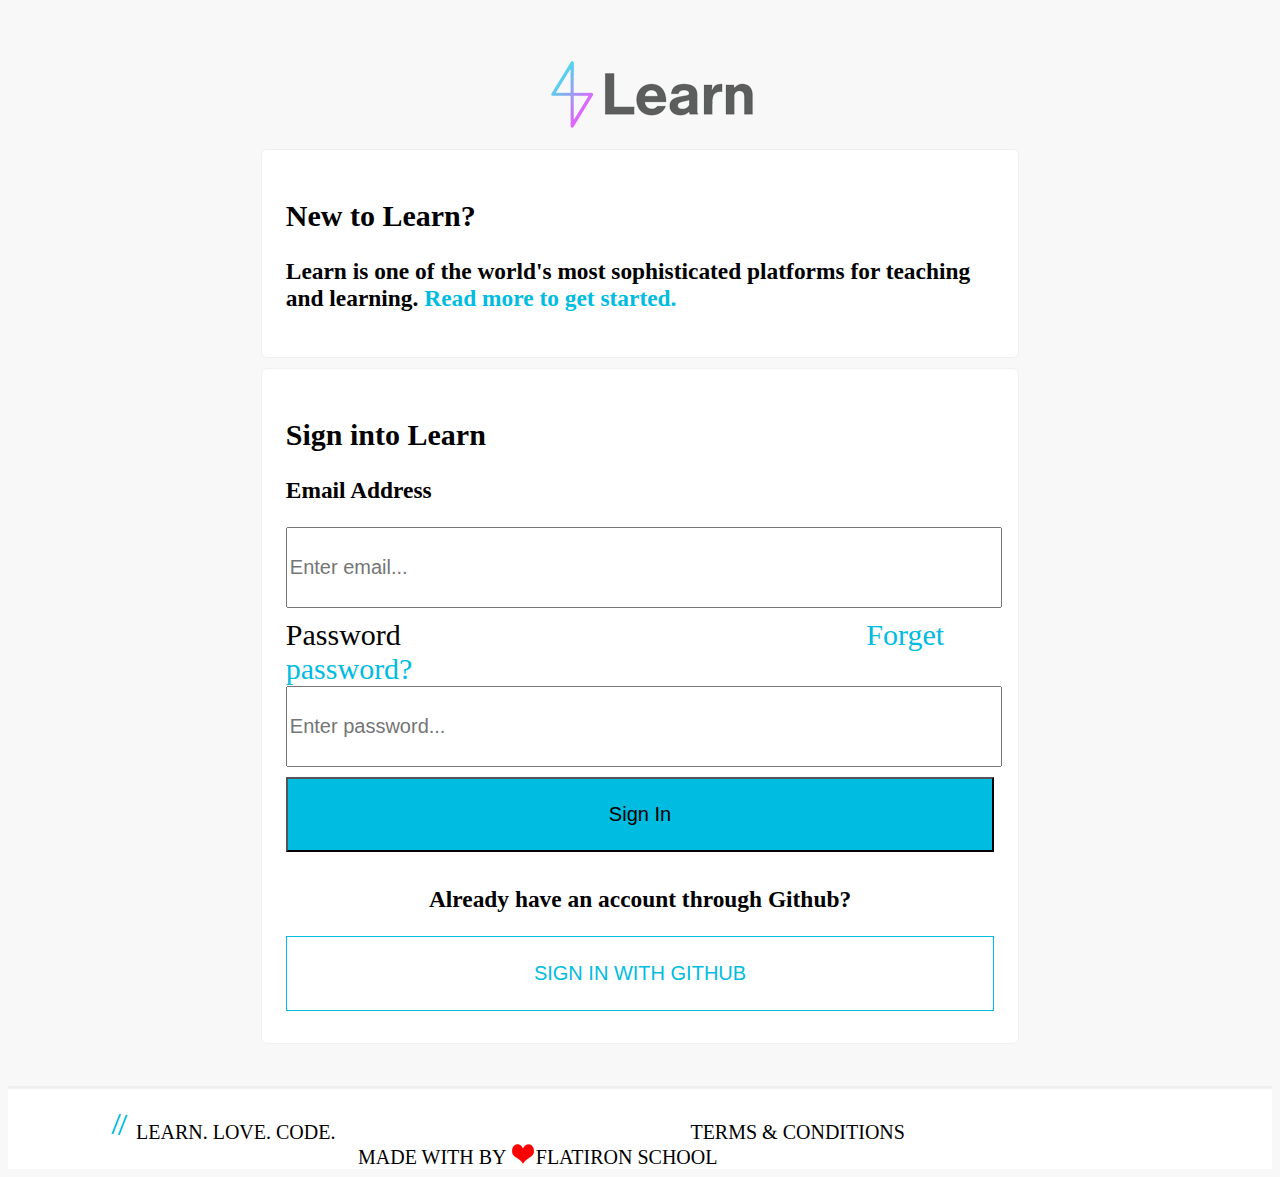
==== learn.co sign in/index.html @ ed4a1b88 "Add files via upload" ====
<!DOCTYPE html>
<html lang="en">
<head>
  <meta charset="UTF-8">
  <meta name="viewport" content="width=device-width, initial-scale=1.0">
  <meta http-equiv="X-UA-Compatible" content="ie=edge">
  <link rel="stylesheet" href="css/style.css">
  <title>Learn - Sign In</title>
</head>
<body>
  <section class="level">
      <div class="learnimage">
        <img src="images/learn.png" alt="learn.co" />
      </div>
      <div class="learn_box">
        <h2>New to Learn?</h2>
        <h3>Learn is one of the world's most sophisticated platforms for teaching and learning.
        <span id="span-id"><a href="https://flatironschool.com/campuses/online/?__hstc=112149531.13051f40fa1ce053c2aa0832cc120129.1475873683633.1479993462838.1479994017366.242&__hssc=112149531.1.1479994017366&__hsfp=2433116763">Read more to get started.</a></span>
        </h3>
      </div>

      <div class="learn_box2">
       <h2>Sign into Learn</h2>
       <form class="" action="index.html" method="post">
         <h3>Email Address</h3>
         <input type="text" name="text1" placeholder="Enter email...">

        <div >
          <span style="font-size:30px;">Password</span>
        <span style="margin-left:65%; font-size:30px;">
           <a href="https://learn.co/users/password/reset" target="_self">Forget password?</a>
        </span>
        <input type="password" name="password1" placeholder="Enter password...">
        </div>

          <input type="submit" name="commit1" value="Sign In" class="submit_class">
      <h3 style="text-align: center;">Already have an account through Github?</h3>
      <input type="submit" name="commit2" value="SIGN IN WITH GITHUB" class="submit_class2">


       </form>


      </div>

  </section>

<footer class="footer_class">
<span style="margin-left:100px; font-size:20px;"><img src="images/slash.png" alt="slash" /> LEARN. LOVE. CODE.	</span>  <span style="margin-left:350px; font-size:20px;">TERMS & CONDITIONS</span> <span style="margin-left:350px; font-size:20px;" id="sp">	MADE WITH  BY <img src="images/heart.png" alt="heart" /><a href="https://flatironschool.com/?__hstc=112149531.13051f40fa1ce053c2aa0832cc120129.1475873683633.1480008129492.1480009141282.247&__hssc=112149531.4.1480009141282&__hsfp=2433116763" target="_blank">FLATIRON SCHOOL</a></span>
</footer>

</body>
</html>
---- learn.co sign in/css/style.css ----
body{
  background-color: #f8f8f8;
}
.level {
  padding-bottom:32px;
  padding-left: 20%;
  padding-right: 20%;
  padding-top:32px;
/*background-color: #7d8182;*/
max-width: 100%;
}
.footer_class{
  height: 60px;
  background-color: #fff;
  border-top: 3px solid #efefef;
  width: 100;
  /*position: fixed;*/
  padding-top: 20px ;
}
.learn_box {
margin-left: auto;
margin-right: auto;
background-color: #fff;
padding-top: 24px;
padding-right: 24px;
padding-bottom: 22px;
padding-left: 24px;
border: 1px solid #efefef;
border-radius: 6px;
font-size: 20px;
}
.level2{
  padding-top: 32px;
}
.learnimage{
  margin-left: 35%;
  margin-right: auto;
}

#forget_id {
  margin-right: 10px;
}
.learn_box2 {
margin-left: auto;
margin-right: auto;
background-color: #fff;
padding-top: 24px;
padding-right: 24px;
padding-bottom: 22px;
padding-left: 24px;
border: 1px solid #efefef;
border-radius: 6px;
font-size: 20px;
margin-top: 10px;
margin-bottom: 10px;

}
input {
  width: 100%;
  height: 75px;
margin-bottom: 10px;
font-size: 20px;


}
a {
  text-decoration: none;
    color: #00bce1;
}
.submit_class{
  background-color: #00bce1;
}
.submit_class2{
color: #00bce1;
border: 1px solid #00bce1;
background-color: #fff;
}
#sp > a {
  color: #000;
}
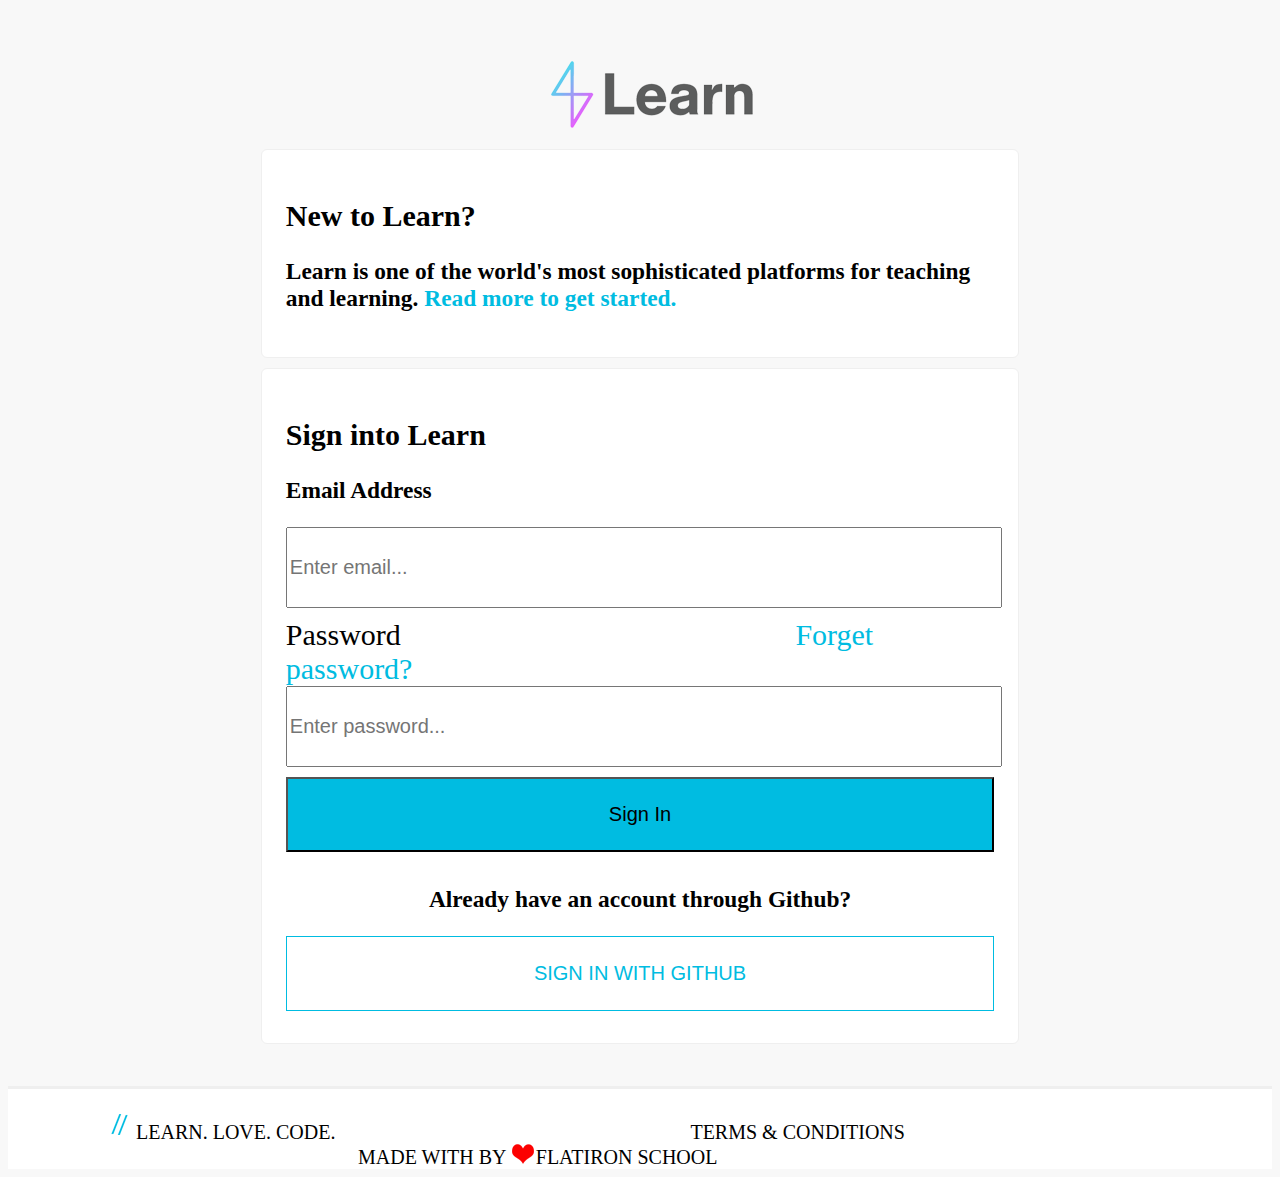
==== commit 8dec1dc0: "Update index.html" ====
--- a/learn.co sign in/index.html
+++ b/learn.co sign in/index.html
@@ -27,7 +27,7 @@
 
         <div >
           <span style="font-size:30px;">Password</span>
-        <span style="margin-left:65%; font-size:30px;">
+        <span style="margin-left:55%; font-size:30px;">
            <a href="https://learn.co/users/password/reset" target="_self">Forget password?</a>
         </span>
         <input type="password" name="password1" placeholder="Enter password...">
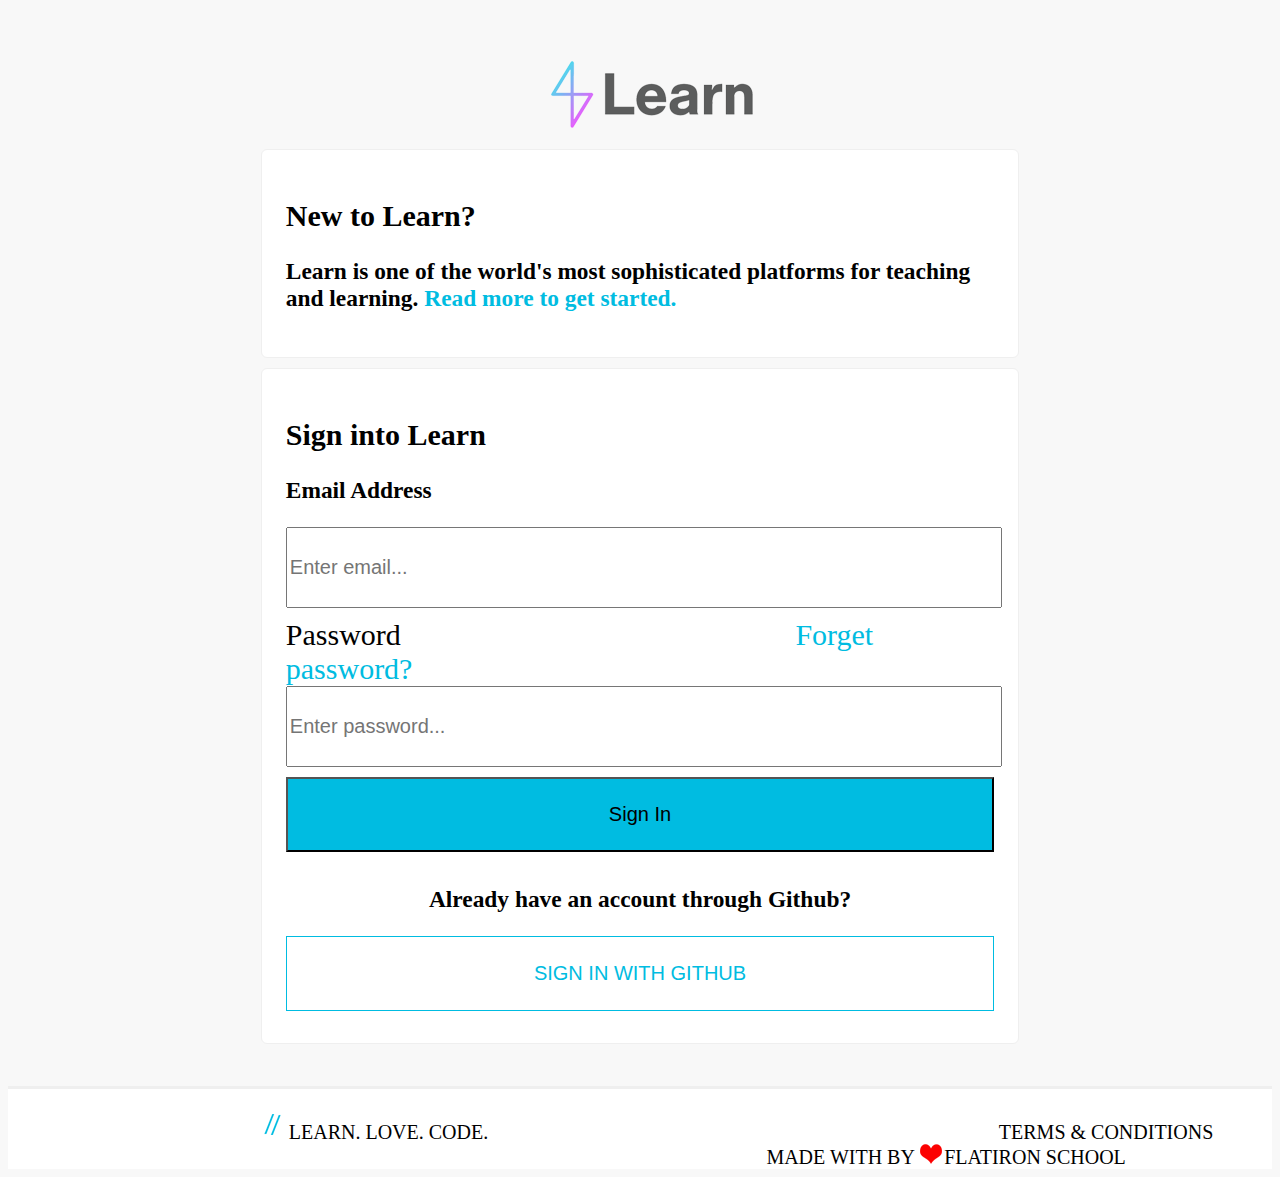
==== commit 3f701406: "Update index.html" ====
--- a/learn.co sign in/index.html
+++ b/learn.co sign in/index.html
@@ -46,7 +46,7 @@
   </section>
 
 <footer class="footer_class">
-<span style="margin-left:100px; font-size:20px;"><img src="images/slash.png" alt="slash" /> LEARN. LOVE. CODE.	</span>  <span style="margin-left:350px; font-size:20px;">TERMS & CONDITIONS</span> <span style="margin-left:350px; font-size:20px;" id="sp">	MADE WITH  BY <img src="images/heart.png" alt="heart" /><a href="https://flatironschool.com/?__hstc=112149531.13051f40fa1ce053c2aa0832cc120129.1475873683633.1480008129492.1480009141282.247&__hssc=112149531.4.1480009141282&__hsfp=2433116763" target="_blank">FLATIRON SCHOOL</a></span>
+<span style="margin-left:20%; font-size:20px;"><img src="images/slash.png" alt="slash" /> LEARN. LOVE. CODE.	</span>  <span style="margin-left:40%; font-size:20px;">TERMS & CONDITIONS</span> <span style="margin-left:60%; font-size:20px;" id="sp">	MADE WITH  BY <img src="images/heart.png" alt="heart" /><a href="https://flatironschool.com/?__hstc=112149531.13051f40fa1ce053c2aa0832cc120129.1475873683633.1480008129492.1480009141282.247&__hssc=112149531.4.1480009141282&__hsfp=2433116763" target="_blank">FLATIRON SCHOOL</a></span>
 </footer>
 
 </body>
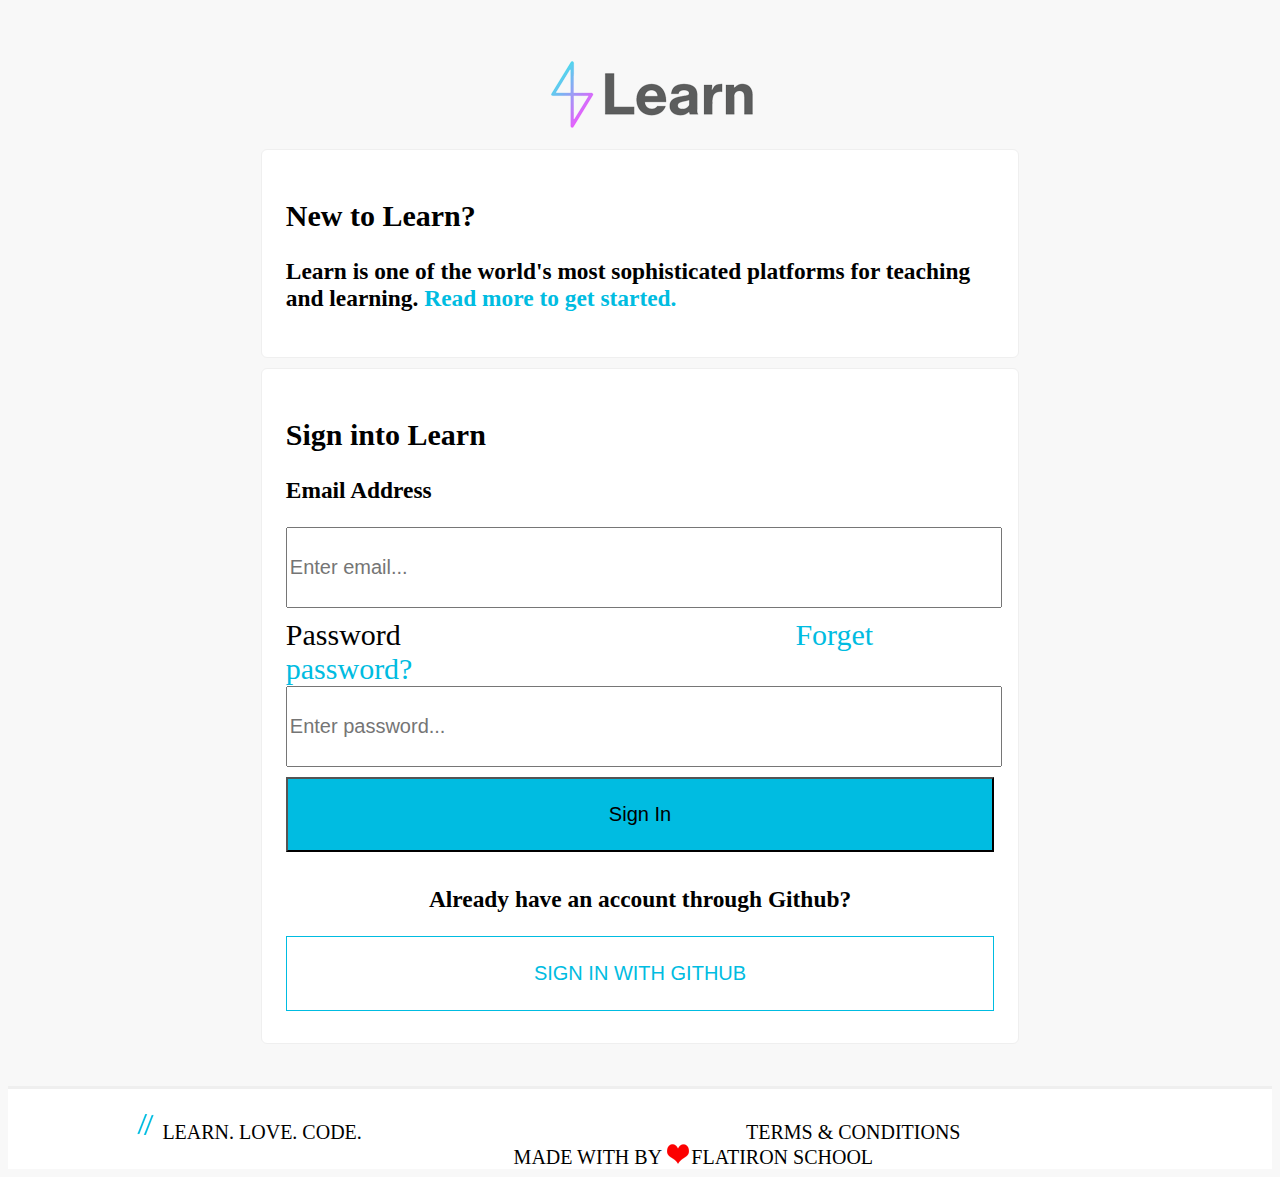
==== commit 0d2600c6: "Update index.html" ====
--- a/learn.co sign in/index.html
+++ b/learn.co sign in/index.html
@@ -46,7 +46,7 @@
   </section>
 
 <footer class="footer_class">
-<span style="margin-left:20%; font-size:20px;"><img src="images/slash.png" alt="slash" /> LEARN. LOVE. CODE.	</span>  <span style="margin-left:40%; font-size:20px;">TERMS & CONDITIONS</span> <span style="margin-left:60%; font-size:20px;" id="sp">	MADE WITH  BY <img src="images/heart.png" alt="heart" /><a href="https://flatironschool.com/?__hstc=112149531.13051f40fa1ce053c2aa0832cc120129.1475873683633.1480008129492.1480009141282.247&__hssc=112149531.4.1480009141282&__hsfp=2433116763" target="_blank">FLATIRON SCHOOL</a></span>
+<span style="margin-left:10%; font-size:20px;"><img src="images/slash.png" alt="slash" /> LEARN. LOVE. CODE.	</span>  <span style="margin-left:30%; font-size:20px;">TERMS & CONDITIONS</span> <span style="margin-left:40%; font-size:20px;" id="sp">	MADE WITH  BY <img src="images/heart.png" alt="heart" /><a href="https://flatironschool.com/?__hstc=112149531.13051f40fa1ce053c2aa0832cc120129.1475873683633.1480008129492.1480009141282.247&__hssc=112149531.4.1480009141282&__hsfp=2433116763" target="_blank">FLATIRON SCHOOL</a></span>
 </footer>
 
 </body>
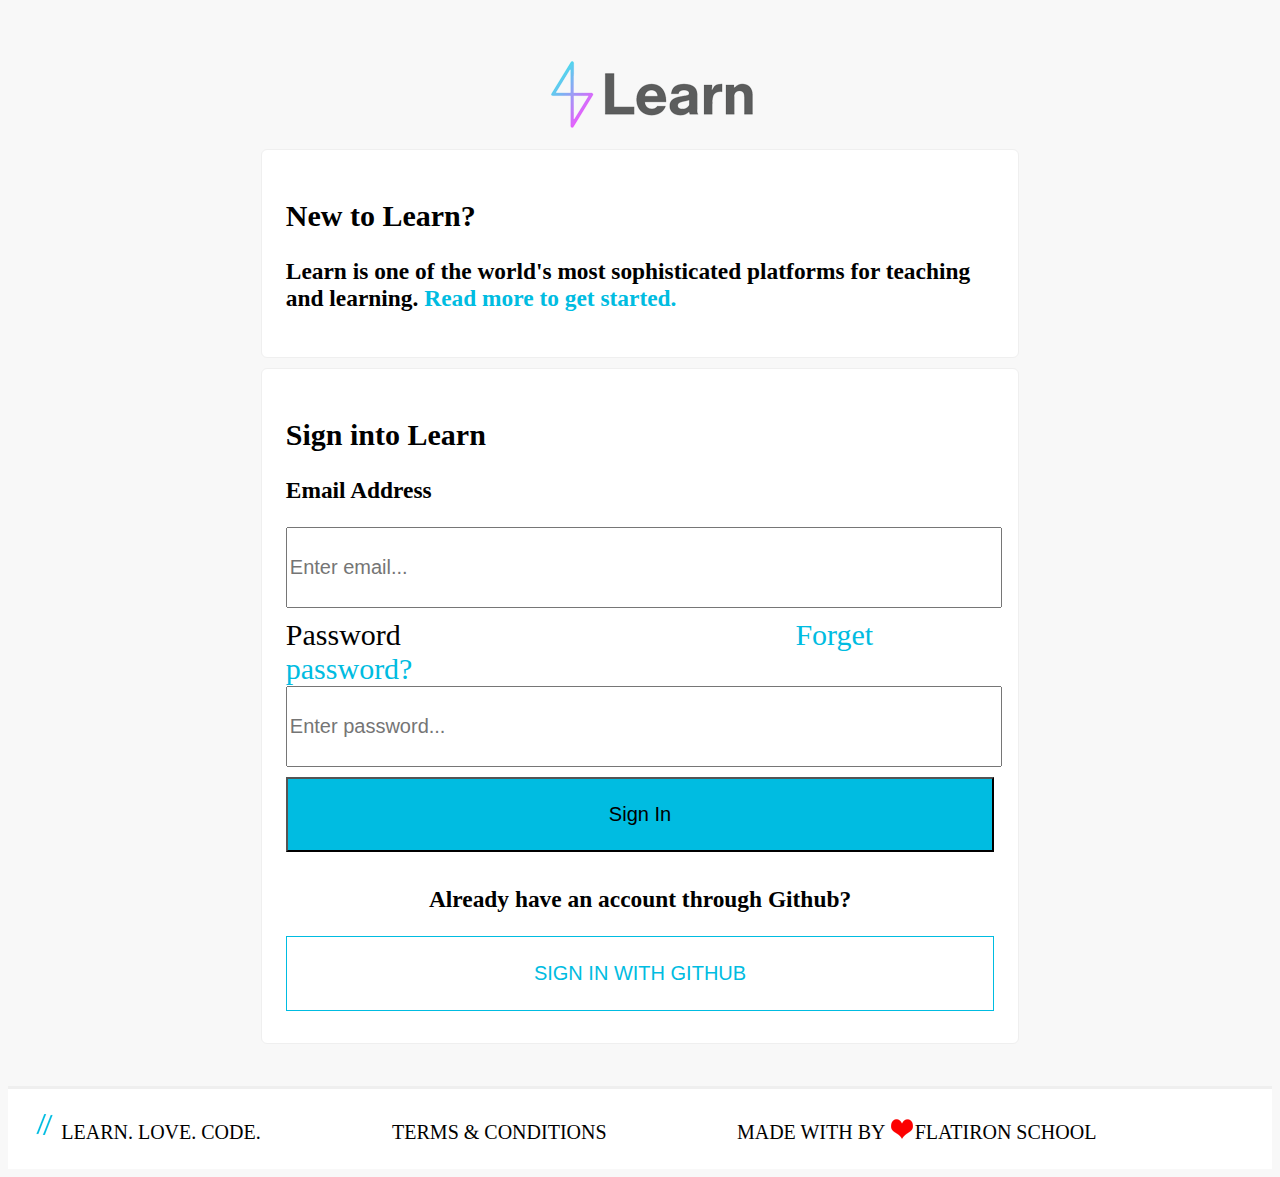
==== commit 7424f6bc: "Update index.html" ====
--- a/learn.co sign in/index.html
+++ b/learn.co sign in/index.html
@@ -46,7 +46,7 @@
   </section>
 
 <footer class="footer_class">
-<span style="margin-left:10%; font-size:20px;"><img src="images/slash.png" alt="slash" /> LEARN. LOVE. CODE.	</span>  <span style="margin-left:30%; font-size:20px;">TERMS & CONDITIONS</span> <span style="margin-left:40%; font-size:20px;" id="sp">	MADE WITH  BY <img src="images/heart.png" alt="heart" /><a href="https://flatironschool.com/?__hstc=112149531.13051f40fa1ce053c2aa0832cc120129.1475873683633.1480008129492.1480009141282.247&__hssc=112149531.4.1480009141282&__hsfp=2433116763" target="_blank">FLATIRON SCHOOL</a></span>
+<span style="margin-left:2%; font-size:20px;"><img src="images/slash.png" alt="slash" /> LEARN. LOVE. CODE.	</span>  <span style="margin-left:10%; font-size:20px;">TERMS & CONDITIONS</span> <span style="margin-left:10%; font-size:20px;" id="sp">	MADE WITH  BY <img src="images/heart.png" alt="heart" /><a href="https://flatironschool.com/?__hstc=112149531.13051f40fa1ce053c2aa0832cc120129.1475873683633.1480008129492.1480009141282.247&__hssc=112149531.4.1480009141282&__hsfp=2433116763" target="_blank">FLATIRON SCHOOL</a></span>
 </footer>
 
 </body>
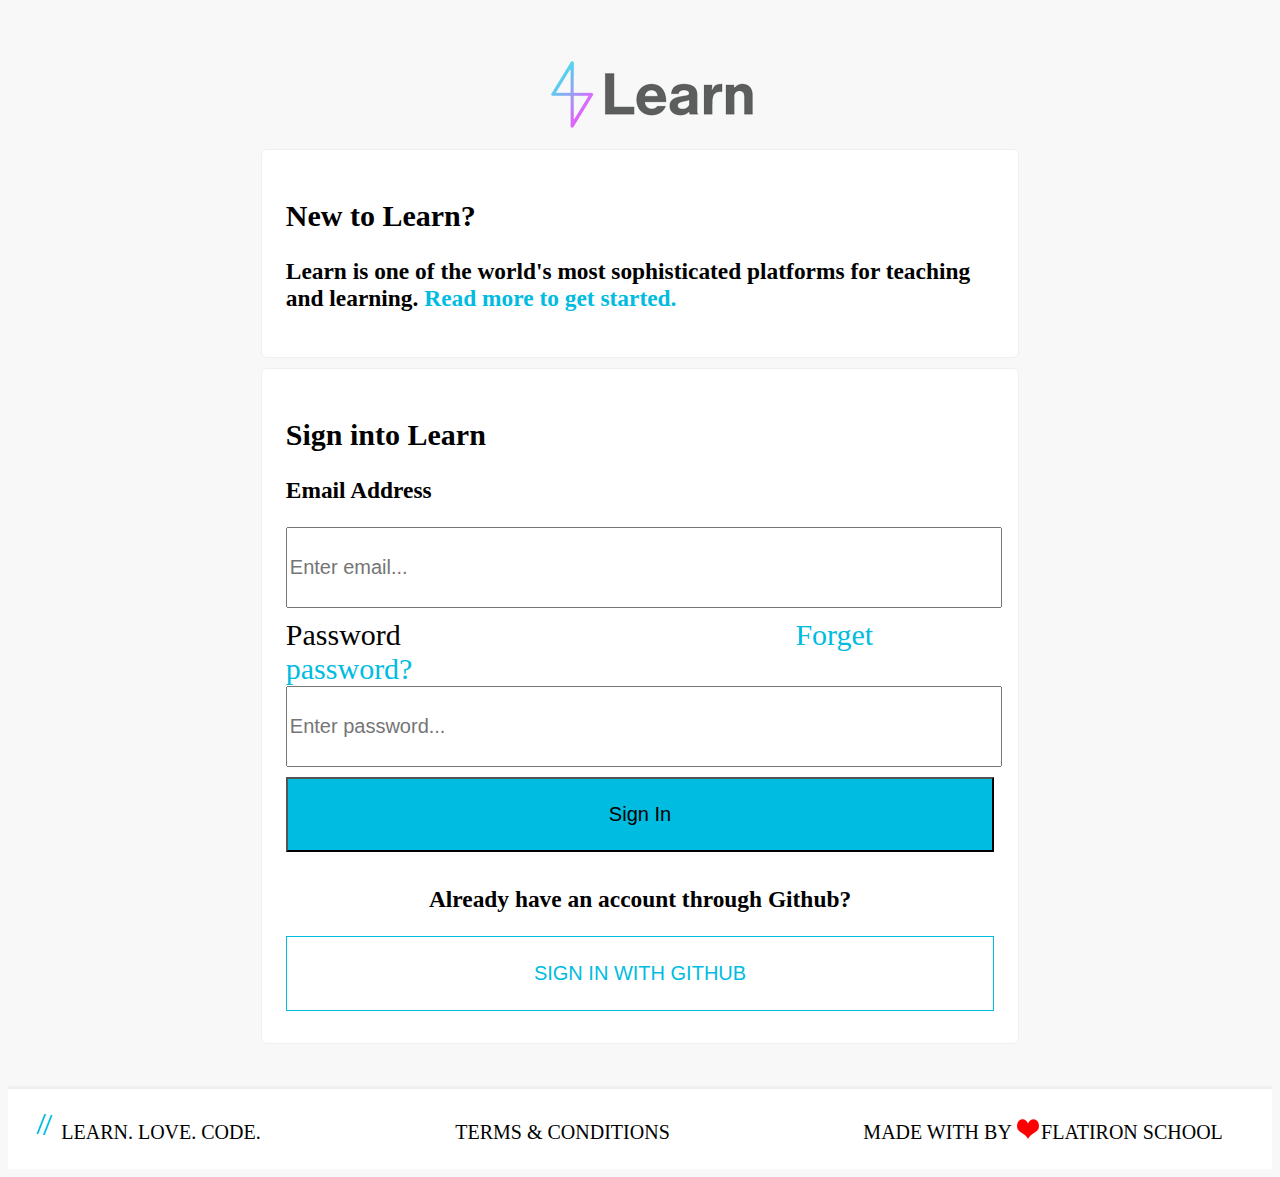
==== commit ef7c9b93: "Update index.html" ====
--- a/learn.co sign in/index.html
+++ b/learn.co sign in/index.html
@@ -46,7 +46,7 @@
   </section>
 
 <footer class="footer_class">
-<span style="margin-left:2%; font-size:20px;"><img src="images/slash.png" alt="slash" /> LEARN. LOVE. CODE.	</span>  <span style="margin-left:10%; font-size:20px;">TERMS & CONDITIONS</span> <span style="margin-left:10%; font-size:20px;" id="sp">	MADE WITH  BY <img src="images/heart.png" alt="heart" /><a href="https://flatironschool.com/?__hstc=112149531.13051f40fa1ce053c2aa0832cc120129.1475873683633.1480008129492.1480009141282.247&__hssc=112149531.4.1480009141282&__hsfp=2433116763" target="_blank">FLATIRON SCHOOL</a></span>
+<span style="margin-left:2%; font-size:20px;"><img src="images/slash.png" alt="slash" /> LEARN. LOVE. CODE.	</span>  <span style="margin-left:15%; font-size:20px;">TERMS & CONDITIONS</span> <span style="margin-left:15%; font-size:20px;" id="sp">	MADE WITH  BY <img src="images/heart.png" alt="heart" /><a href="https://flatironschool.com/?__hstc=112149531.13051f40fa1ce053c2aa0832cc120129.1475873683633.1480008129492.1480009141282.247&__hssc=112149531.4.1480009141282&__hsfp=2433116763" target="_blank">FLATIRON SCHOOL</a></span>
 </footer>
 
 </body>
